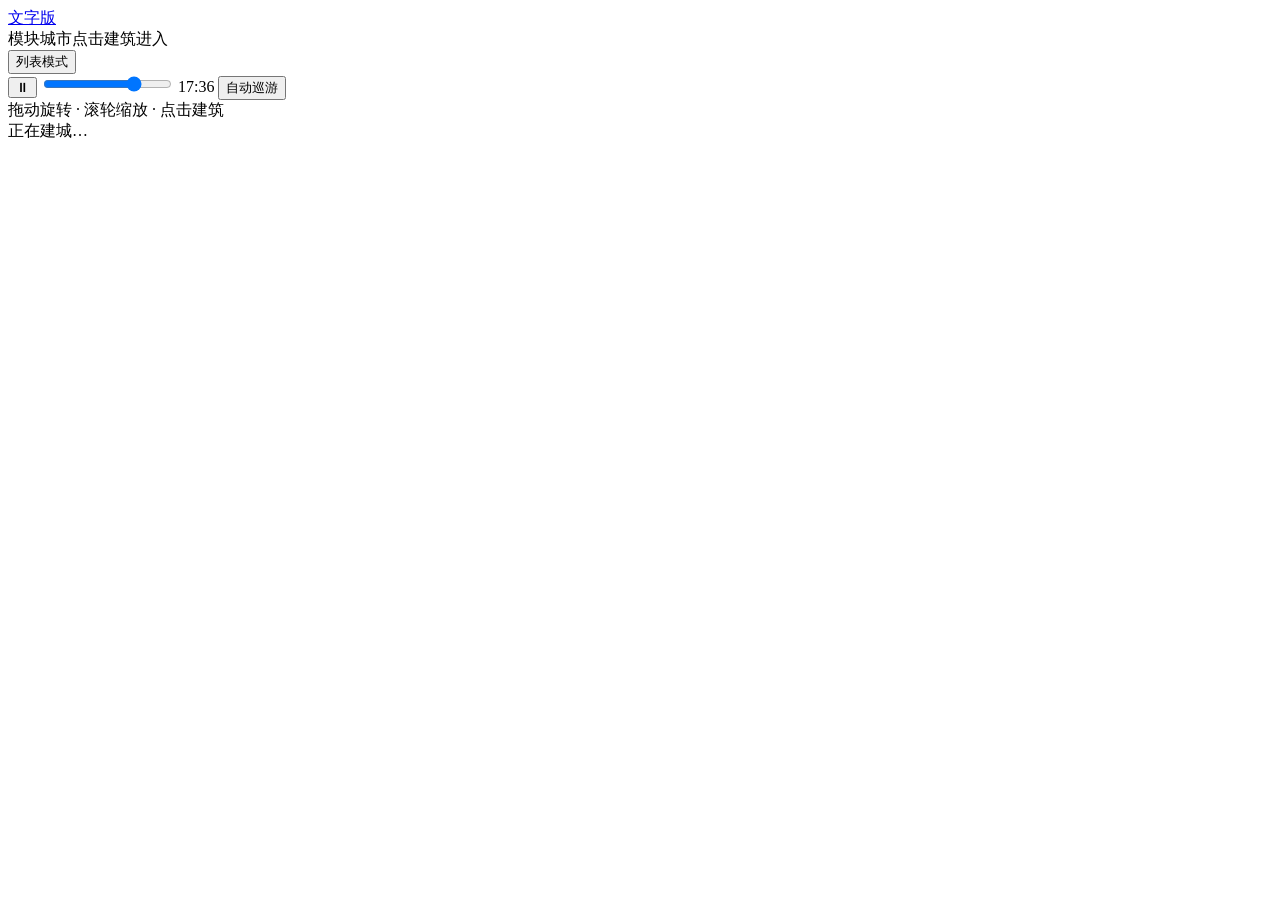
==== index.html @ 3aebb1f2 "update index.html" ====
<!DOCTYPE html>
<html lang="zh-CN" data-theme="light">
<head>
<meta charset="utf-8">
<meta name="viewport" content="width=device-width, initial-scale=1">
<title>模块城市 · LGH</title>
<meta name="description" content="把主页上的模块做成一整座城市，点击建筑进入。">
<meta name="robots" content="noindex">
<link rel="stylesheet" href="city.css">
<script type="importmap">
{
  "imports": {
    "three": "./assets/vendor/three.module.min.js",
    "three/addons/": "./assets/vendor/"
  }
}
</script>
</head>
<body>

<div id="scene" aria-hidden="true"></div>
<div id="labels" aria-hidden="true"></div>

<header class="hud top">
  <a class="back" href="home/">文字版</a>
  <div class="title">模块城市<span>点击建筑进入</span></div>
  <button id="listBtn" class="ghost" type="button">列表模式</button>
</header>

<aside id="card" class="card" hidden>
  <div class="card-tag" id="cardTag"></div>
  <h2 id="cardTitle"></h2>
  <p id="cardDesc"></p>
  <div class="card-actions">
    <a id="cardGo" class="primary" href="#">进入</a>
    <button id="cardClose" class="ghost" type="button">关闭</button>
  </div>
</aside>

<footer class="hud bottom">
  <button id="playBtn" class="ghost" type="button" aria-label="暂停昼夜循环">⏸</button>
  <input id="timeRange" type="range" min="0" max="24" step="0.01" value="17.6" aria-label="时间">
  <output id="clock">17:36</output>
  <button id="rotateBtn" class="ghost" type="button">自动巡游</button>
</footer>

<div id="hint" class="hint">拖动旋转 · 滚轮缩放 · 点击建筑</div>

<div id="loading" class="loading"><div class="spinner"></div><span>正在建城…</span></div>

<section id="fallback" class="fallback" hidden>
  <h1>模块</h1>
  <ul id="fallbackList"></ul>
  <p class="fallback-note">你的浏览器没有开启 WebGL，这里用列表方式呈现同样的内容。</p>
</section>

<script type="module" src="city.js"></script>
</body>
</html>
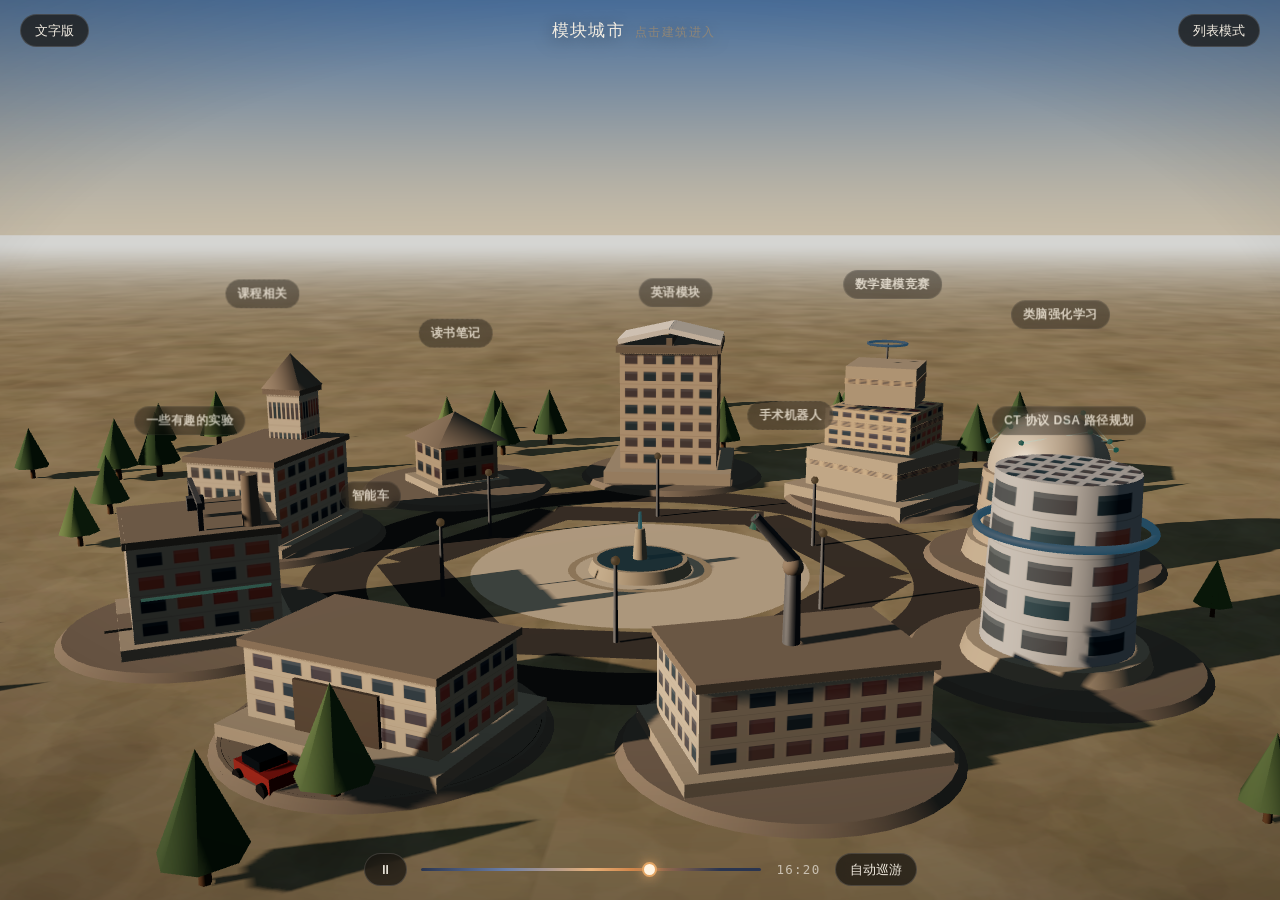
==== commit 038af892: "update index.html" ====
--- a/index.html
+++ b/index.html
@@ -25,6 +25,7 @@
   <a class="back" href="home/">文字版</a>
   <div class="title">模块城市<span>点击建筑进入</span></div>
   <button id="listBtn" class="ghost" type="button">列表模式</button>
+  <button id="exitRoom" class="ghost" type="button" hidden>← 回到街道</button>
 </header>
 
 <aside id="card" class="card" hidden>
--- a/city.css
+++ b/city.css
@@ -0,0 +1,185 @@
+/* 模块城市 — 界面层样式
+   3D 场景在 canvas 里，这里只负责 HUD、标签、卡片、加载与降级列表 */
+
+:root {
+  --ink: #f2ece1;
+  --ink-2: #c9c0b1;
+  --ink-3: #8e8577;
+  --accent: #e2a463;
+  --accent-2: #f0c08a;
+  --panel: rgba(22, 19, 15, .72);
+  --panel-2: rgba(30, 26, 20, .86);
+  --line: rgba(255, 255, 255, .14);
+  --line-2: rgba(255, 255, 255, .08);
+  --sans: -apple-system, BlinkMacSystemFont, "Segoe UI", "PingFang SC", "Hiragino Sans GB", "Microsoft YaHei", "Noto Sans SC", sans-serif;
+  --serif: "Iowan Old Style", "Palatino Linotype", Palatino, Georgia, "Songti SC", serif;
+  --mono: "SFMono-Regular", "Cascadia Mono", Consolas, monospace;
+}
+
+* { box-sizing: border-box; }
+html, body { height: 100%; }
+body {
+  margin: 0;
+  overflow: hidden;
+  background: #0d1018;
+  color: var(--ink);
+  font-family: var(--sans);
+  font-size: 14px;
+  -webkit-font-smoothing: antialiased;
+}
+
+#scene { position: fixed; inset: 0; }
+#scene canvas { display: block; width: 100%; height: 100%; }
+
+/* 暗角，让画面收得住 */
+body::after {
+  content: ''; position: fixed; inset: 0; z-index: 4; pointer-events: none;
+  background: radial-gradient(120% 90% at 50% 42%, transparent 42%, rgba(0, 0, 0, .42) 100%);
+}
+
+/* ---------- HUD ---------- */
+.hud {
+  position: fixed; left: 0; right: 0; z-index: 10;
+  display: flex; align-items: center; gap: 14px;
+  padding: 14px 20px;
+  pointer-events: none;
+}
+.hud > * { pointer-events: auto; }
+.top { top: 0; justify-content: space-between; }
+
+.back, .ghost, .primary {
+  font: inherit; font-size: 13px; line-height: 1;
+  padding: 9px 14px; border-radius: 999px;
+  border: 1px solid var(--line);
+  background: var(--panel);
+  color: var(--ink);
+  backdrop-filter: blur(10px);
+  text-decoration: none; cursor: pointer;
+  transition: border-color .2s, background .2s, color .2s, transform .2s;
+}
+.back:hover, .ghost:hover { border-color: var(--accent); color: var(--accent-2); }
+.primary {
+  border-color: transparent;
+  background: linear-gradient(180deg, #e8b077, #cf8b46);
+  color: #221a10; font-weight: 600;
+}
+.primary:hover { transform: translateY(-1px); }
+.ghost[aria-pressed="true"] { border-color: var(--accent); color: var(--accent-2); }
+
+.title {
+  font-family: var(--serif); font-size: 17px; letter-spacing: .08em;
+  display: flex; align-items: baseline; gap: 10px;
+  text-shadow: 0 2px 18px rgba(0, 0, 0, .5);
+}
+.title span {
+  font-family: var(--sans); font-size: 11.5px; letter-spacing: .12em;
+  color: var(--ink-3); text-transform: uppercase;
+}
+
+.bottom { bottom: 0; justify-content: center; gap: 12px; flex-wrap: wrap; }
+#timeRange {
+  -webkit-appearance: none; appearance: none;
+  width: min(46vw, 340px); height: 3px; border-radius: 2px;
+  background: linear-gradient(90deg, #2a3550, #6b7fa8 25%, #e8b077 50%, #d2864a 62%, #2a3550 88%);
+  outline: none; cursor: pointer;
+}
+#timeRange::-webkit-slider-thumb {
+  -webkit-appearance: none; width: 15px; height: 15px; border-radius: 50%;
+  background: #fff3e0; border: 2px solid var(--accent);
+  box-shadow: 0 0 12px rgba(226, 164, 99, .8); cursor: grab;
+}
+#timeRange::-moz-range-thumb {
+  width: 13px; height: 13px; border-radius: 50%; background: #fff3e0;
+  border: 2px solid var(--accent); box-shadow: 0 0 12px rgba(226, 164, 99, .8);
+}
+#clock {
+  font-family: var(--mono); font-size: 12.5px; letter-spacing: .1em;
+  color: var(--ink-2); min-width: 48px; text-align: center;
+}
+
+.hint {
+  position: fixed; left: 50%; bottom: 76px; transform: translateX(-50%);
+  z-index: 9; font-family: var(--mono); font-size: 11px; letter-spacing: .1em;
+  color: var(--ink-3); text-align: center; pointer-events: none;
+  transition: opacity .6s;
+}
+
+/* ---------- 建筑标签 ---------- */
+#labels { position: fixed; inset: 0; z-index: 5; pointer-events: none; overflow: hidden; }
+.label {
+  position: absolute; transform: translate(-50%, -50%);
+  padding: 5px 11px; border-radius: 999px;
+  background: rgba(18, 16, 12, .55); border: 1px solid var(--line-2);
+  backdrop-filter: blur(6px);
+  font-size: 12px; letter-spacing: .04em; white-space: nowrap; color: var(--ink-2);
+  transition: opacity .3s, color .2s, border-color .2s, background .2s;
+}
+.label b { font-weight: 600; color: var(--ink); }
+.label.soon { color: var(--ink-3); border-style: dashed; }
+.label.active { border-color: var(--accent); color: var(--accent-2); background: rgba(30, 22, 14, .8); }
+
+/* ---------- 模块卡片 ---------- */
+.card {
+  position: fixed; right: 22px; bottom: 84px; z-index: 12;
+  width: min(340px, calc(100vw - 44px));
+  padding: 20px 22px 18px;
+  border-radius: 16px;
+  background: var(--panel-2); border: 1px solid var(--line);
+  backdrop-filter: blur(16px);
+  box-shadow: 0 30px 70px -30px rgba(0, 0, 0, .9);
+  animation: rise .28s ease both;
+}
+@keyframes rise { from { opacity: 0; transform: translateY(10px); } }
+.card-tag {
+  display: inline-block; font-family: var(--mono); font-size: 10.5px; letter-spacing: .1em;
+  padding: 3px 9px; border-radius: 999px; color: var(--accent);
+  background: rgba(226, 164, 99, .14); border: 1px solid rgba(226, 164, 99, .3);
+}
+.card h2 { margin: 12px 0 8px; font-family: var(--serif); font-size: 20px; font-weight: 600; }
+.card p { margin: 0 0 18px; font-size: 13px; line-height: 1.7; color: var(--ink-2); }
+.card-actions { display: flex; gap: 9px; align-items: center; }
+
+/* ---------- 加载 ---------- */
+.loading {
+  position: fixed; inset: 0; z-index: 30; display: grid; place-content: center; gap: 16px;
+  justify-items: center; background: #0d1018;
+  transition: opacity .7s ease; font-family: var(--mono); font-size: 12px; letter-spacing: .14em;
+  color: var(--ink-3);
+}
+.loading.done { opacity: 0; pointer-events: none; }
+.spinner {
+  width: 26px; height: 26px; border-radius: 50%;
+  border: 2px solid rgba(255, 255, 255, .12); border-top-color: var(--accent);
+  animation: spin .9s linear infinite;
+}
+@keyframes spin { to { transform: rotate(360deg); } }
+
+/* ---------- 降级列表 ---------- */
+.fallback {
+  position: fixed; inset: 0; z-index: 20; overflow: auto;
+  padding: 84px 24px 60px; background: #0f1219;
+}
+.fallback h1 { font-family: var(--serif); font-weight: 600; margin: 0 0 26px; }
+.fallback ul { list-style: none; margin: 0; padding: 0; max-width: 620px; }
+.fallback li { border-bottom: 1px solid var(--line-2); }
+.fallback a {
+  display: flex; justify-content: space-between; gap: 16px;
+  padding: 15px 4px; color: var(--ink); text-decoration: none;
+}
+.fallback a:hover { color: var(--accent); }
+.fallback .note { font-family: var(--mono); font-size: 11px; color: var(--ink-3); padding-top: 22px; }
+.fallback-note { font-size: 12px; color: var(--ink-3); }
+
+@media (max-width: 640px) {
+  .hud { padding: 10px 12px; }
+  .title { font-size: 15px; }
+  .title span { display: none; }
+  .bottom { gap: 8px; padding-bottom: 10px; }
+  #timeRange { width: 52vw; }
+  .card { right: 12px; left: 12px; bottom: 76px; width: auto; }
+  .hint { display: none; }
+}
+
+@media (prefers-reduced-motion: reduce) {
+  .loading, .card { animation: none; transition: none; }
+}
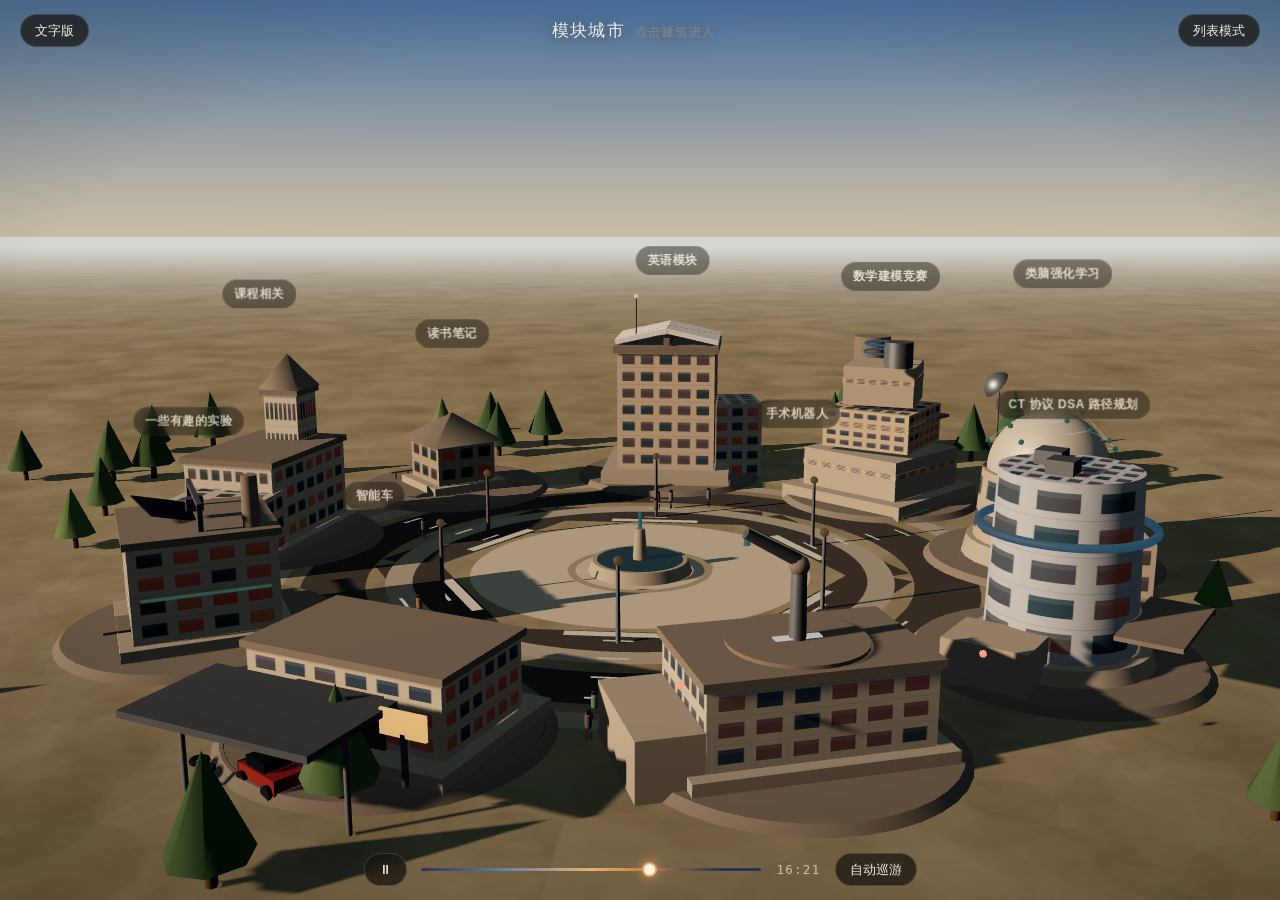
==== commit 67f13811: "update index.html" ====
--- a/index.html
+++ b/index.html
@@ -45,6 +45,8 @@
   <button id="rotateBtn" class="ghost" type="button">自动巡游</button>
 </footer>
 
+<div id="build" title="构建版本">20261110c</div>
+
 <div id="hint" class="hint">拖动旋转 · 滚轮缩放 · 点击建筑</div>
 
 <div id="loading" class="loading"><div class="spinner"></div><span>正在建城…</span></div>
@@ -55,6 +57,6 @@
   <p class="fallback-note">你的浏览器没有开启 WebGL，这里用列表方式呈现同样的内容。</p>
 </section>
 
-<script type="module" src="city.js"></script>
+<script type="module" src="city.js?v=20261110c"></script>
 </body>
 </html>
--- a/city.css
+++ b/city.css
@@ -183,3 +183,16 @@
 @media (prefers-reduced-motion: reduce) {
   .loading, .card { animation: none; transition: none; }
 }
+
+/* ---------- 行人 / 房间标签 ---------- */
+.label.ped {
+  font-size: 10.5px; padding: 3px 8px;
+  background: rgba(16, 14, 11, .42); border-color: rgba(255, 255, 255, .1);
+  color: var(--ink-3);
+}
+.label.ped b { font-weight: 500; color: var(--ink-2); }
+.label.ped.active { border-color: var(--accent); color: var(--accent-2); background: rgba(30, 22, 14, .85); }
+.label.room { font-size: 11px; padding: 4px 9px; }
+.label.room.active { border-color: var(--accent); color: var(--accent-2); }
+
+#exitRoom { position: fixed; top: 68px; left: 20px; z-index: 11; }
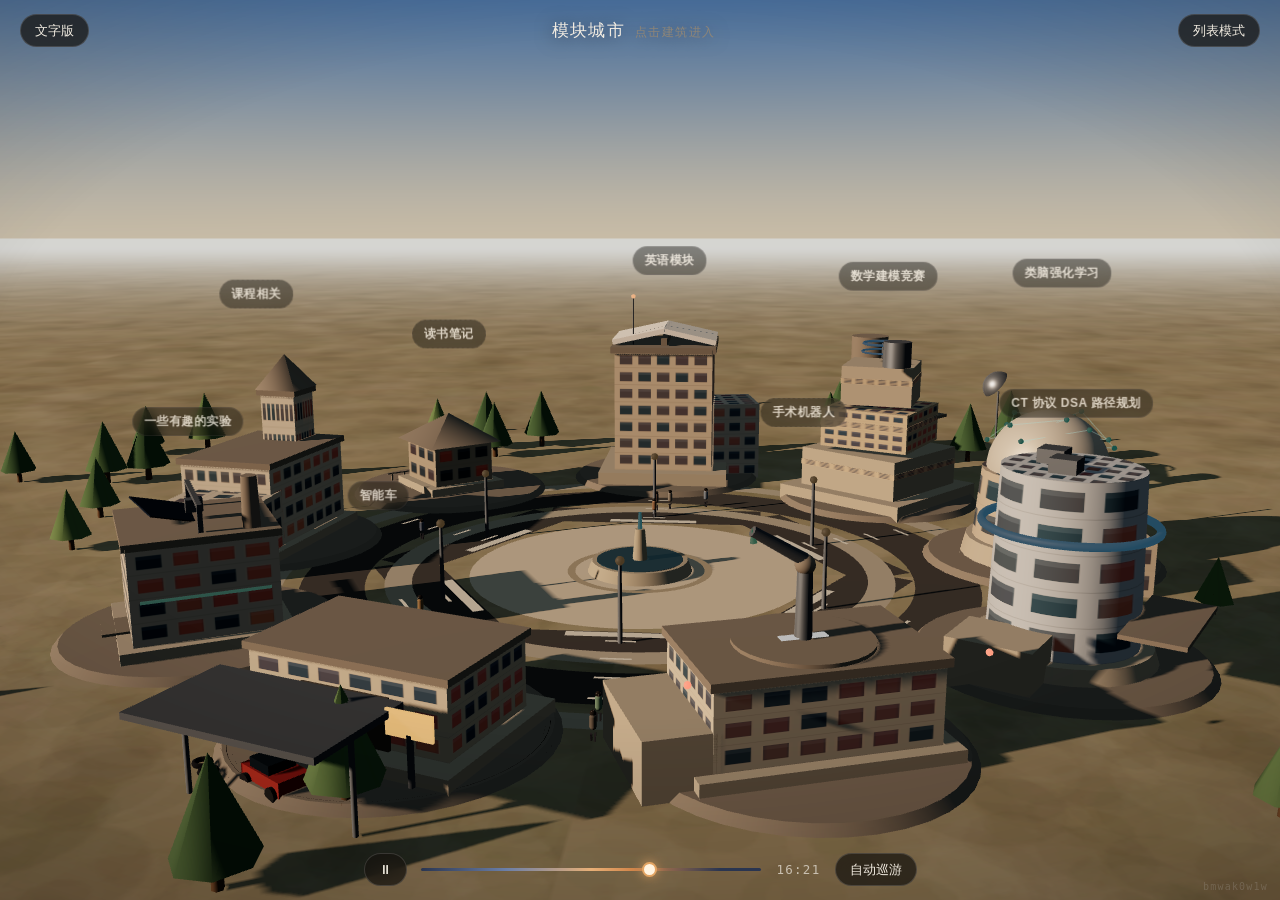
==== commit 314096c8: "update index.html" ====
--- a/index.html
+++ b/index.html
@@ -45,7 +45,7 @@
   <button id="rotateBtn" class="ghost" type="button">自动巡游</button>
 </footer>
 
-<div id="build" title="构建版本">20261110c</div>
+<div id="build" title="构建版本">bmwak0w1w</div>
 
 <div id="hint" class="hint">拖动旋转 · 滚轮缩放 · 点击建筑</div>
 
@@ -57,6 +57,6 @@
   <p class="fallback-note">你的浏览器没有开启 WebGL，这里用列表方式呈现同样的内容。</p>
 </section>
 
-<script type="module" src="city.js?v=20261110c"></script>
+<script type="module" src="city.js?v=bmwak0w1w"></script>
 </body>
 </html>
--- a/city.css
+++ b/city.css
@@ -196,3 +196,9 @@
 .label.room.active { border-color: var(--accent); color: var(--accent-2); }
 
 #exitRoom { position: fixed; top: 68px; left: 20px; z-index: 11; }
+
+#build {
+  position: fixed; right: 12px; bottom: 8px; z-index: 9;
+  font-family: var(--mono); font-size: 10px; letter-spacing: .12em;
+  color: var(--ink-3); opacity: .45; pointer-events: none;
+}
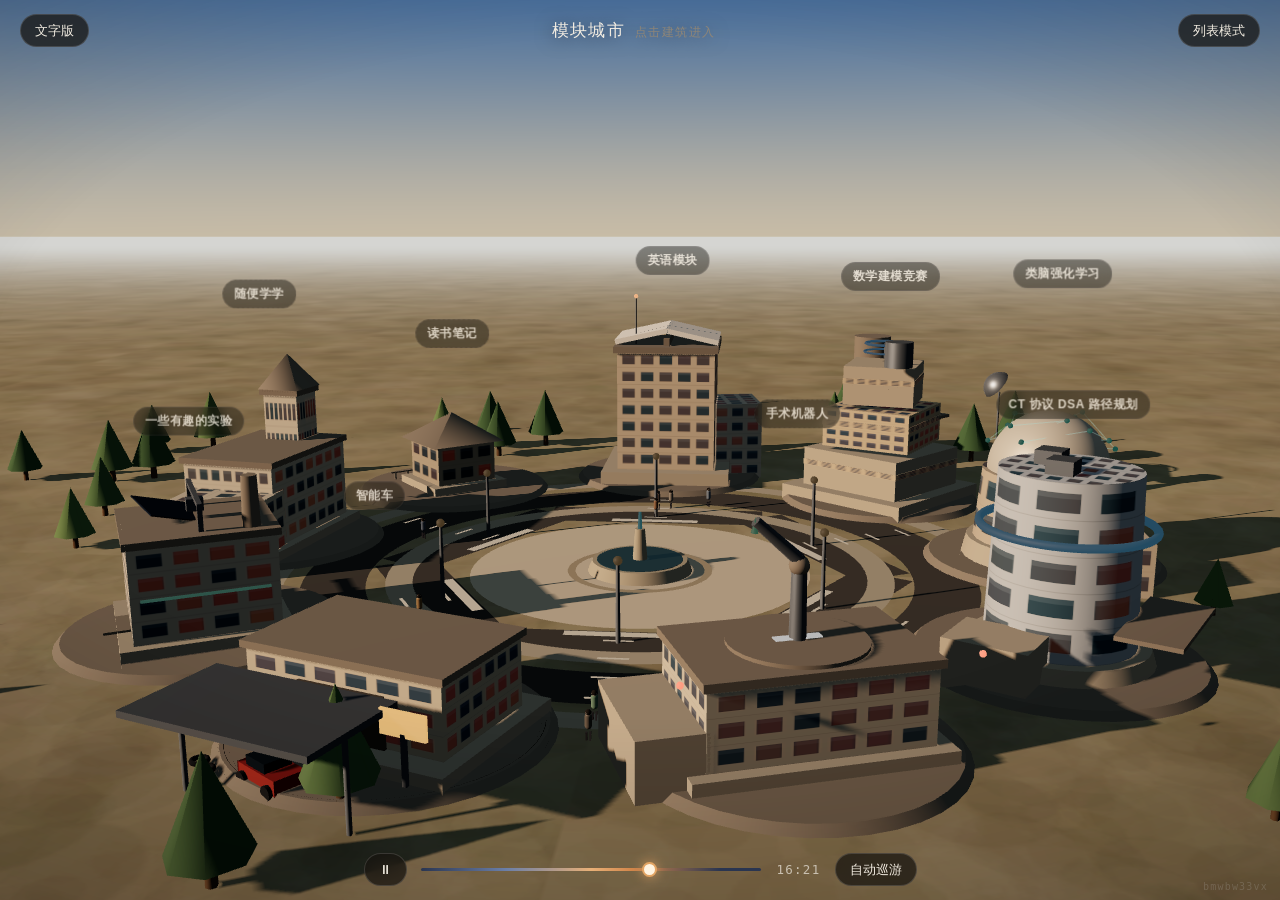
==== commit 13b142ea: "update index.html" ====
--- a/index.html
+++ b/index.html
@@ -45,7 +45,7 @@
   <button id="rotateBtn" class="ghost" type="button">自动巡游</button>
 </footer>
 
-<div id="build" title="构建版本">bmwak0w1w</div>
+<div id="build" title="构建版本">bmwbw33vx</div>
 
 <div id="hint" class="hint">拖动旋转 · 滚轮缩放 · 点击建筑</div>
 
@@ -57,6 +57,6 @@
   <p class="fallback-note">你的浏览器没有开启 WebGL，这里用列表方式呈现同样的内容。</p>
 </section>
 
-<script type="module" src="city.js?v=bmwak0w1w"></script>
+<script type="module" src="city.js?v=bmwbw33vx"></script>
 </body>
 </html>
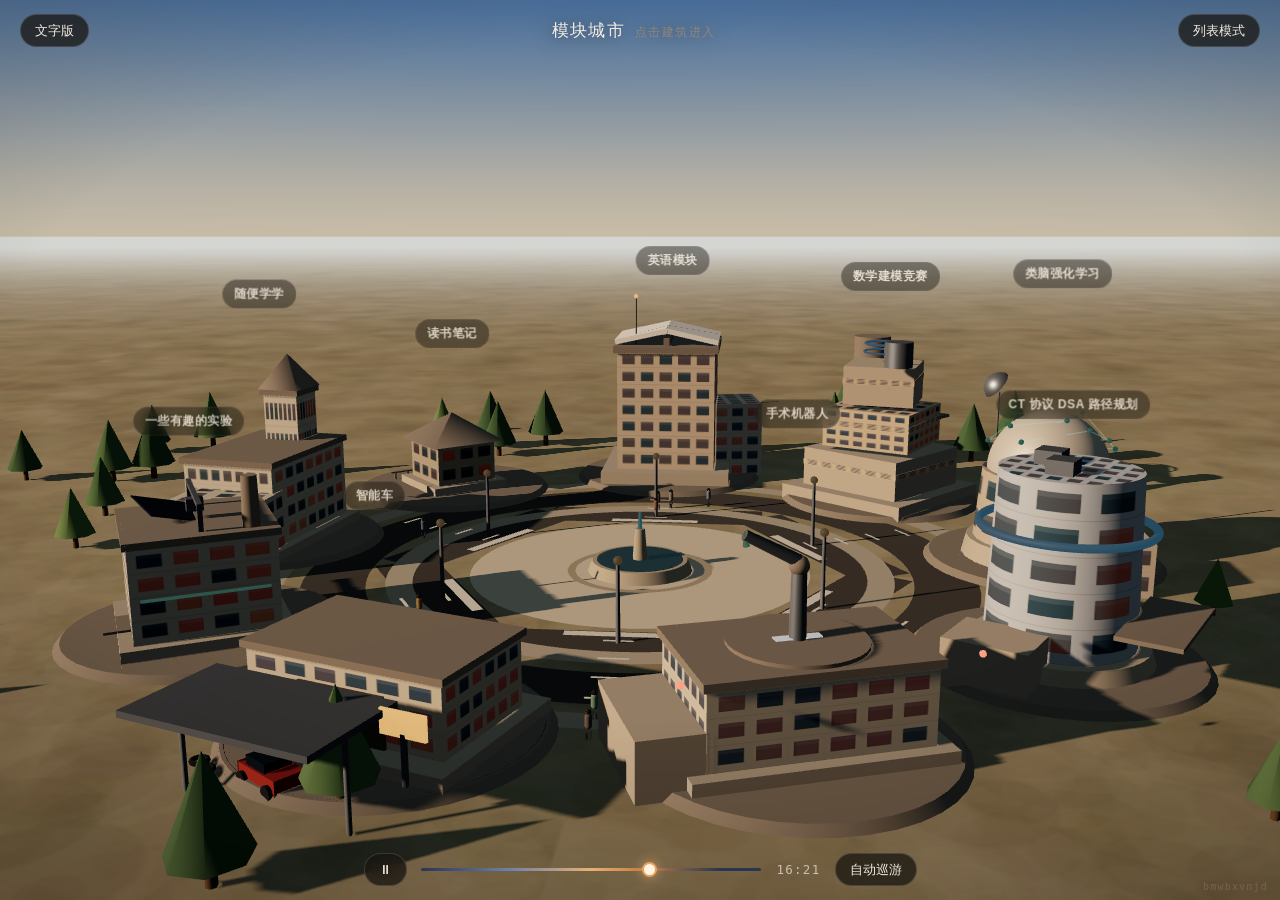
==== commit 1666b6b1: "update index.html" ====
--- a/index.html
+++ b/index.html
@@ -45,7 +45,7 @@
   <button id="rotateBtn" class="ghost" type="button">自动巡游</button>
 </footer>
 
-<div id="build" title="构建版本">bmwbw33vx</div>
+<div id="build" title="构建版本">bmwbxvnjd</div>
 
 <div id="hint" class="hint">拖动旋转 · 滚轮缩放 · 点击建筑</div>
 
@@ -57,6 +57,6 @@
   <p class="fallback-note">你的浏览器没有开启 WebGL，这里用列表方式呈现同样的内容。</p>
 </section>
 
-<script type="module" src="city.js?v=bmwbw33vx"></script>
+<script type="module" src="city.js?v=bmwbxvnjd"></script>
 </body>
 </html>
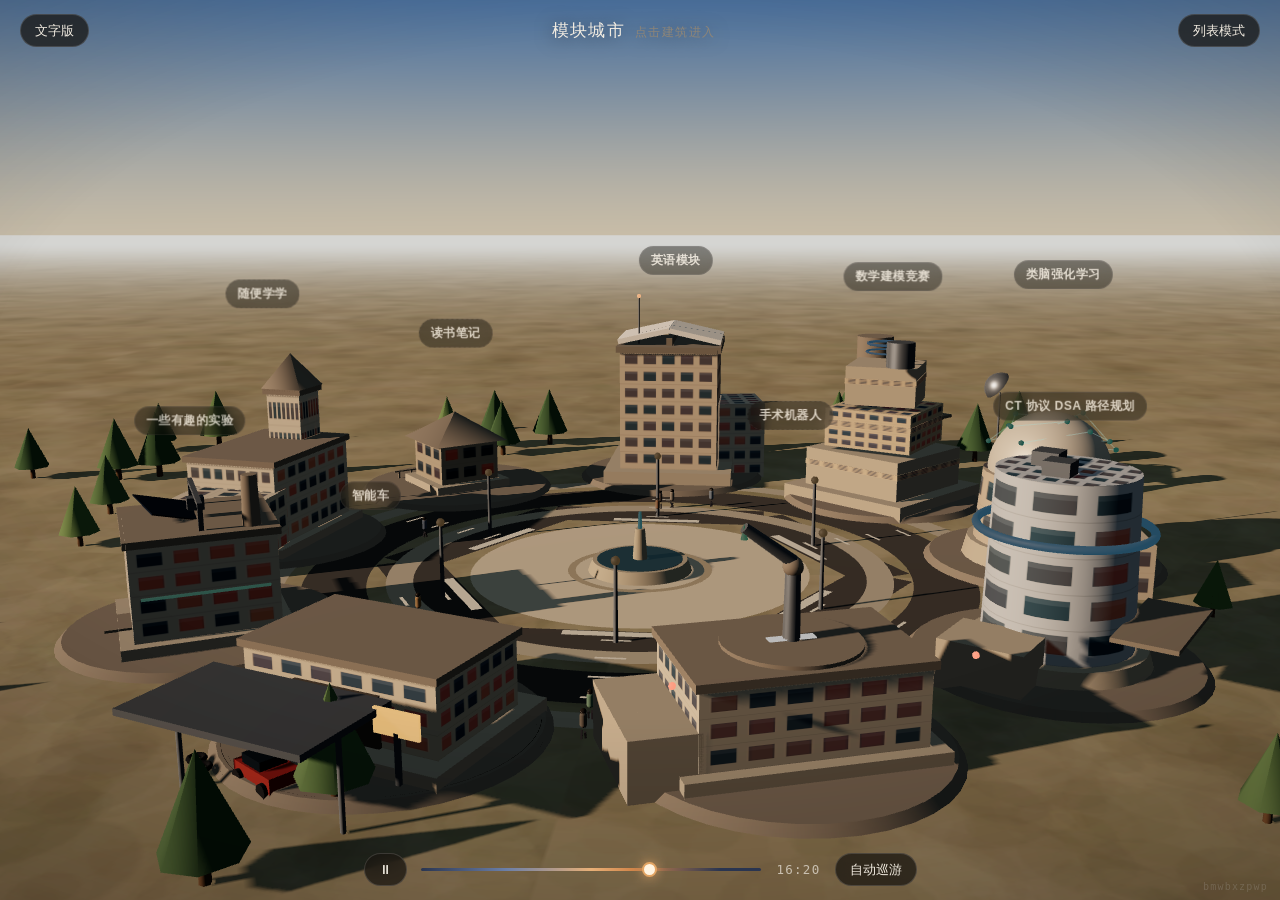
==== commit c68517ff: "update index.html" ====
--- a/index.html
+++ b/index.html
@@ -45,7 +45,7 @@
   <button id="rotateBtn" class="ghost" type="button">自动巡游</button>
 </footer>
 
-<div id="build" title="构建版本">bmwbxvnjd</div>
+<div id="build" title="构建版本">bmwbxzpwp</div>
 
 <div id="hint" class="hint">拖动旋转 · 滚轮缩放 · 点击建筑</div>
 
@@ -57,6 +57,6 @@
   <p class="fallback-note">你的浏览器没有开启 WebGL，这里用列表方式呈现同样的内容。</p>
 </section>
 
-<script type="module" src="city.js?v=bmwbxvnjd"></script>
+<script type="module" src="city.js?v=bmwbxzpwp"></script>
 </body>
 </html>
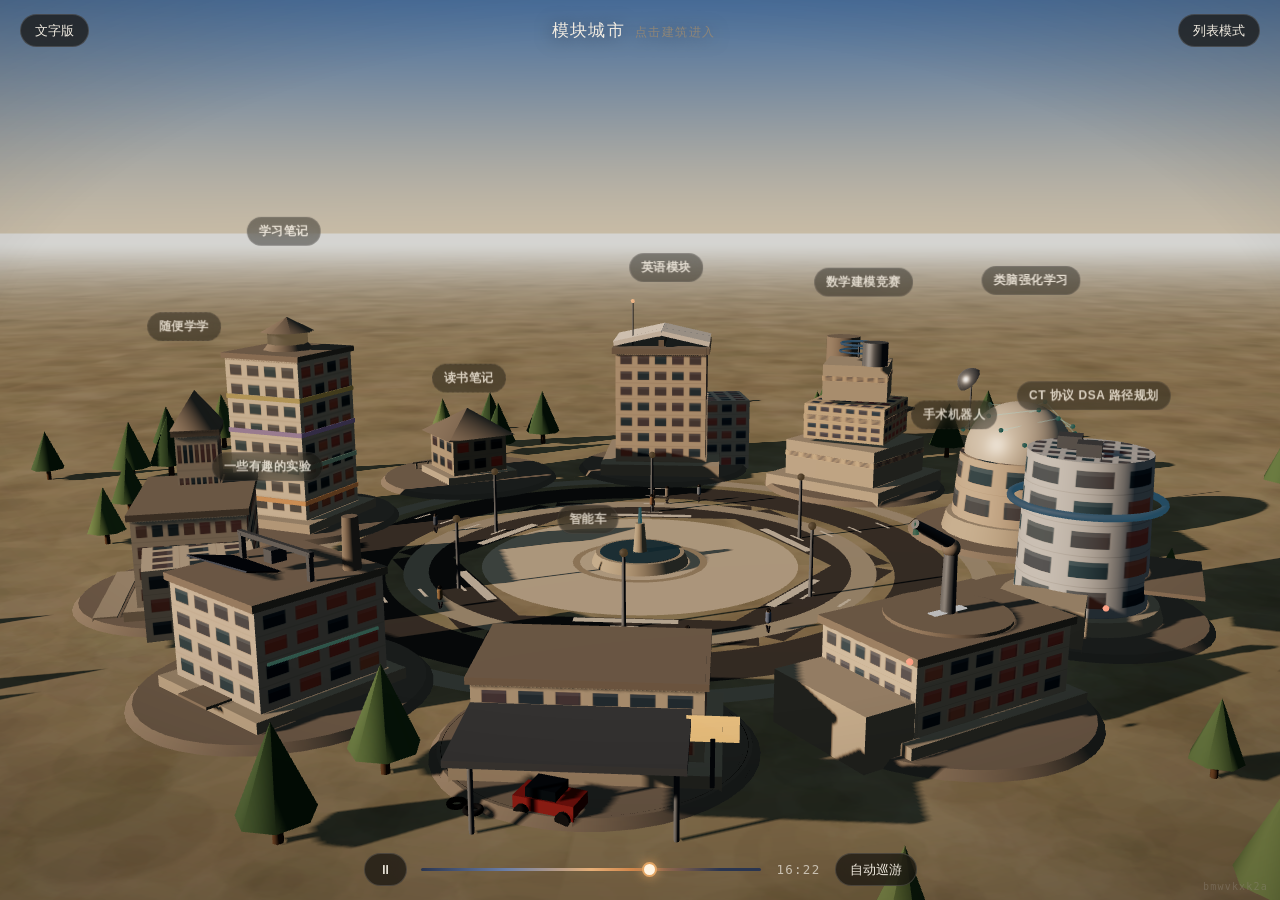
==== commit de7f9eac: "update index.html" ====
--- a/index.html
+++ b/index.html
@@ -45,7 +45,7 @@
   <button id="rotateBtn" class="ghost" type="button">自动巡游</button>
 </footer>
 
-<div id="build" title="构建版本">bmwbxzpwp</div>
+<div id="build" title="构建版本">bmwvkxk2a</div>
 
 <div id="hint" class="hint">拖动旋转 · 滚轮缩放 · 点击建筑</div>
 
@@ -57,6 +57,6 @@
   <p class="fallback-note">你的浏览器没有开启 WebGL，这里用列表方式呈现同样的内容。</p>
 </section>
 
-<script type="module" src="city.js?v=bmwbxzpwp"></script>
+<script type="module" src="city.js?v=bmwvkxk2a"></script>
 </body>
 </html>
